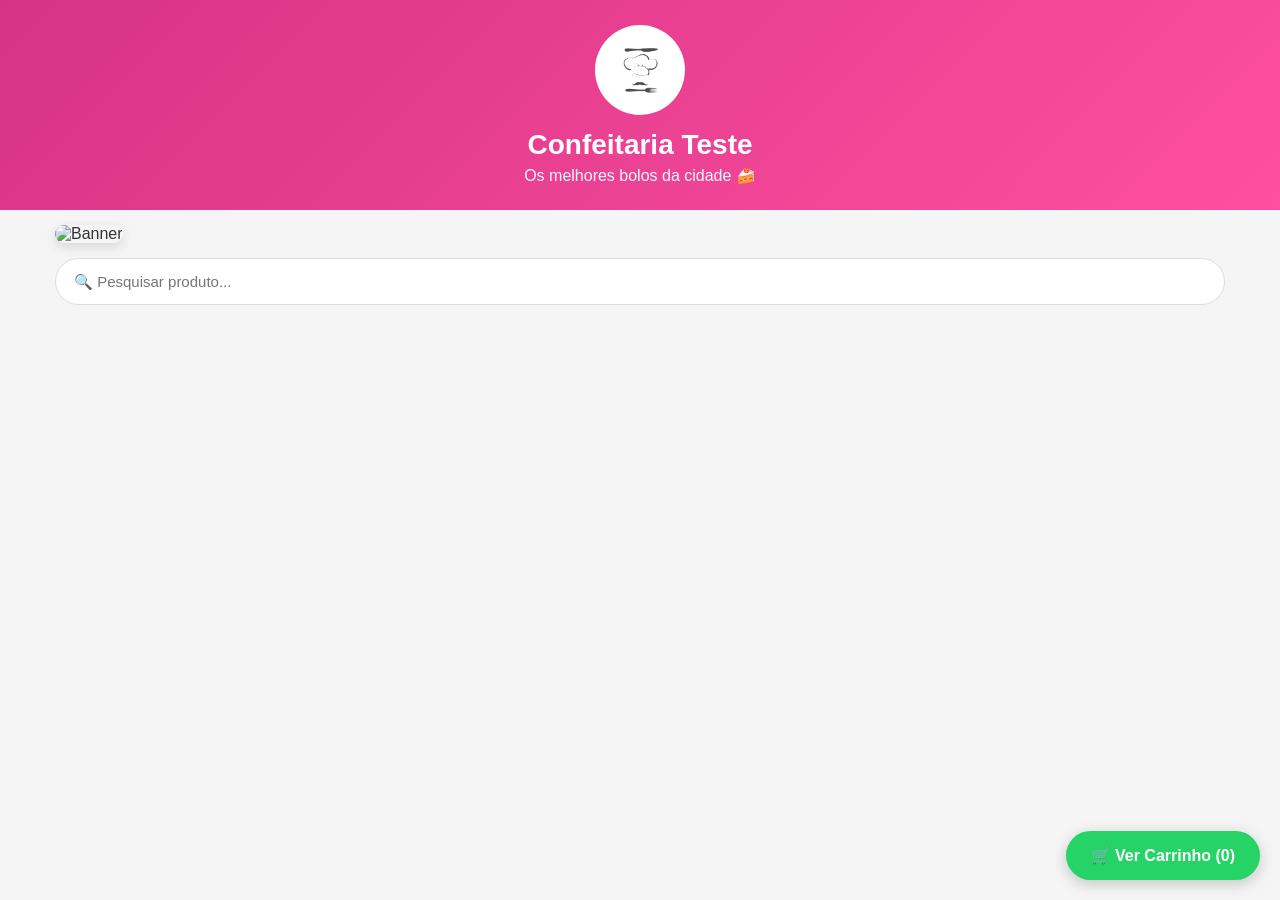
==== index.html @ 9339ee47 "Cardapio online" ====
<!DOCTYPE html>
<html lang="pt-BR">
<head>
    <meta charset="UTF-8">
    <meta name="viewport" content="width=device-width, initial-scale=1.0">
    <title>Confeitaria Teste</title>
    <link rel="stylesheet" href="css/style.css">
</head>
<body>

    <header class="topo">
        <img src="img/pngwing.com.png" class="logo" alt="Logo da confeitaria">
        <div class="loja-info">
            <h1>Confeitaria Teste</h1>
            <p>Os melhores bolos da cidade 🍰</p>
        </div>
    </header>

    <main>
        <section class="banner">
            <img src="https://encrypted-tbn0.gstatic.com/images?q=tbn:ANd9GcR_x3dj2UVkmXq5gLz072pKa1pu01xYSVIcV3hvakCbiw&s=1024" class="banner-img" alt="Banner">
        </section>

        <section class="pesquisa">
            <input type="text" id="busca" placeholder="🔍 Pesquisar produto...">
        </section>

        <section id="categorias" class="categorias"></section>
        <section id="produtos" class="grid"></section>
    </main>

    <button id="btn-carrinho-flutuante" onclick="abrirCheckout()">
        🛒 Ver Carrinho (<span id="contador-carrinho">0</span>)
    </button>

    <div id="modal" class="modal">
        <div class="modal-content">
            <span class="fechar" onclick="fecharModal()">&times;</span>
            <img id="modalImagem" class="modal-imagem" alt="Produto">
            <h2 id="modalNome"></h2>
            <p id="modalDescricao"></p>
            <hr>
            <h3>Adicionais</h3>
            <div id="listaAcrescimos" class="lista-adicionais"></div>
            <hr>
            <div class="modal-footer-unificado">
                <div class="quantidade-container">
                    <button type="button" class="btn-qtd" onclick="diminuirQtd()">-</button>
                    <span id="qtd">1</span>
                    <button type="button" class="btn-qtd" onclick="aumentarQtd()">+</button>
                </div>
                <button class="btn-adicionar-carrinho" onclick="adicionarCarrinho()">
                    <span>Adicionar ao Carrinho</span>
                    <strong id="totalProduto">R$ 0,00</strong>
                </button>
            </div>
        </div>
    </div>

    <div id="modalCheckout" class="modal">
        <div class="modal-content checkout-content">
            <span class="fechar" onclick="fecharCheckout()">&times;</span>
            <h2>Seu Carrinho</h2>
            
            <div id="itens-carrinho-lista"></div>
            
            <div class="total-checkout-box">
                <span>Total dos Produtos:</span>
                <strong id="total-geral-checkout">R$ 0,00</strong>
            </div>

            <hr>

            <h2>Forma de Envio</h2>
            <div class="opcao-envio">
                <label><input type="radio" name="tipoEnvio" value="entrega" checked onchange="alternarFormulario()"> 🛵 Entrega</label>
                <label><input type="radio" name="tipoEnvio" value="retirada" onchange="alternarFormulario()"> 🛍️ Retirar no Local</label>
            </div>

            <form id="form-pedido" onsubmit="event.preventDefault(); finalizarPedido();">
                <div class="campo-grupo">
                    <label>Nome Completo:</label>
                    <input type="text" id="cliente-nome" required placeholder="Digite seu nome">
                </div>
                
                <div class="campo-grupo">
                    <label>Telefone de Contato:</label>
                    <input type="tel" id="cliente-telefone" required placeholder="(00) 00000-0000">
                </div>

                <div id="campos-entrega">
                    <div class="campo-grupo">
                        <label>CEP:</label>
                        <input type="text" id="cliente-cep" placeholder="00000-000">
                    </div>
                    <div class="campo-grupo">
                        <label>Endereço Completo (Rua, Número, Bairro):</label>
                        <input type="text" id="cliente-endereco" placeholder="Ex: Rua das Flores, 123 - Bairro Centro">
                    </div>
                </div>

                <div class="campo-grupo">
                    <label>Forma de Pagamento:</label>
                    <select id="cliente-pagamento" required>
                        <option value="Dinheiro">Dinheiro</option>
                        <option value="Cartão">Cartão de Crédito/Débito</option>
                        <option value="Pix">Pix</option>
                    </select>
                </div>

                <button type="submit" class="btn-finalizar-pedido">Enviar Pedido para o WhatsApp 🚀</button>
            </form>
        </div>
    </div>

    <script type="module" src="js/app.js"></script>
</body>
</html>
---- css/style.css ----
* {
    margin: 0;
    padding: 0;
    box-sizing: border-box;
    font-family: 'Segoe UI', sans-serif;
}

body {
    background: #f5f5f5;
    color: #333;
}

/* ======================
   TOPO
====================== */
.topo {
    background: linear-gradient(135deg, #d63384, #ff4fa0);
    color: white;
    text-align: center;
    padding: 25px 20px;
}

.logo {
    width: 90px;
    height: 90px;
    border-radius: 50%;
    background: white;
    padding: 5px;
    object-fit: contain;
    margin-bottom: 10px;
}

.topo h1 {
    font-size: 28px;
    margin-bottom: 5px;
}

.topo p {
    opacity: .95;
}

/* ======================
   BANNER
====================== */
.banner {
    padding: 15px;
    max-width: 1200px;
    margin: auto;
}

.banner img {
    width: 100%;
    height: 220px;
    border-radius: 15px;
    object-fit: cover;
    box-shadow: 0 4px 12px rgba(0,0,0,.12);
}

/* ======================
   PESQUISA
====================== */
.pesquisa {
    max-width: 1200px;
    margin: auto;
    padding: 0 15px 15px;
}

.pesquisa input {
    width: 100%;
    padding: 14px 18px;
    border: 1px solid #ddd;
    border-radius: 30px;
    font-size: 15px;
    outline: none;
}

/* ======================
   CATEGORIAS
====================== */
.categorias {
    display: flex;
    gap: 10px;
    overflow-x: auto;
    padding: 0 15px 15px;
    scrollbar-width: none;
}

.categorias::-webkit-scrollbar {
    display: none;
}

.categorias button {
    border: none;
    background: white;
    padding: 10px 18px;
    border-radius: 25px;
    cursor: pointer;
    font-weight: 600;
    box-shadow: 0 2px 6px rgba(0,0,0,.08);
    transition: .2s;
}

.categorias button:hover {
    background: #d63384;
    color: white;
}

/* ======================
   PRODUTOS
====================== */
.grid {
    max-width: 1200px;
    margin: auto;
    padding: 15px;
    display: grid;
    grid-template-columns: repeat(auto-fit, minmax(280px, 1fr));
    gap: 18px;
}

.produto-item {
    background: white;
    border-radius: 15px;
    overflow: hidden;
    cursor: pointer;
    transition: .25s;
    box-shadow: 0 3px 10px rgba(0,0,0,.08);
}

.produto-item:hover {
    transform: translateY(-4px);
    box-shadow: 0 6px 18px rgba(0,0,0,.15);
}

.produto-item img {
    width: 100%;
    height: 200px;
    object-fit: cover;
}

.produto-info {
    padding: 15px;
}

.produto-info h3 {
    font-size: 18px;
    margin-bottom: 8px;
}

.produto-info p {
    color: #666;
    font-size: 14px;
    margin-bottom: 12px;
    min-height: 40px;
}

.produto-info strong {
    color: #d63384;
    font-size: 22px;
}

/* ======================
   MODAL (ESTRUTURA PRINCIPAL)
===================== */
.modal {
    display: none;
    position: fixed;
    top: 0;
    left: 0;
    width: 100%;
    height: 100%;
    background: rgba(0,0,0,.65);
    justify-content: center;
    align-items: center;
    z-index: 9999;
}

.modal-content {
    background: white;
    width: 95%;
    max-width: 500px;
    border-radius: 20px;
    overflow: hidden;
    position: relative;
    max-height: 90vh;
    overflow-y: auto;
}

/* Botão fechar (X) fixado com fundo transparente para contraste */
.modal-content .fechar {
    position: absolute;
    right: 15px;
    top: 15px;
    font-size: 26px;
    cursor: pointer;
    color: white;
    background: rgba(0, 0, 0, 0.45);
    width: 36px;
    height: 36px;
    border-radius: 50%;
    display: flex;
    justify-content: center;
    align-items: center;
    line-height: 1;
    z-index: 10;
    font-weight: bold;
    transition: background 0.2s;
}

.modal-content .fechar:hover {
    background: rgba(0, 0, 0, 0.7);
}

.modal-content img {
    width: 100%;
    height: 280px;
    object-fit: cover;
}

.modal-content h2 {
    padding: 15px 20px 5px;
}

.modal-content p {
    padding: 0 20px;
    color: #666;
}

.modal-content h3 {
    padding: 10px 20px 5px;
}

hr {
    margin: 15px 20px;
    border: none;
    border-top: 1px solid #eee;
}

#listaAcrescimos {
    padding: 0 20px 10px;
}

#listaAcrescimos label {
    display: block;
    padding: 12px 0;
    border-bottom: 1px solid #eee;
    font-size: 15px;
    color: #444;
    cursor: pointer;
}

/* ======================
   RODAPÉ UNIFICADO (ESTILO CARDAPIO.AI)
===================== */
.modal-footer-unificado {
    display: flex;
    align-items: center;
    gap: 12px;
    padding: 10px 20px 20px;
    background: white;
}

/* Container da Quantidade [ - 1 + ] */
.quantidade-container {
    display: flex;
    align-items: center;
    justify-content: space-between;
    background: #f1f3f5;
    border-radius: 10px;
    padding: 6px;
    min-width: 120px;
    height: 50px;
}

.btn-qtd {
    width: 36px;
    height: 36px;
    border: none;
    background: white;
    color: #333;
    font-size: 18px;
    font-weight: bold;
    border-radius: 8px;
    cursor: pointer;
    box-shadow: 0 1px 3px rgba(0,0,0,0.1);
    display: flex;
    justify-content: center;
    align-items: center;
}

.btn-qtd:active {
    background: #e9ecef;
}

.quantidade-container span {
    font-size: 18px;
    font-weight: bold;
    color: #333;
    min-width: 24px;
    text-align: center;
}

/* Botão de Adicionar Completo com Preço embutido */
.btn-adicionar-carrinho {
    flex: 1;
    display: flex;
    justify-content: space-between;
    align-items: center;
    background: #d63384;
    color: white;
    border: none;
    height: 50px;
    padding: 0 20px;
    border-radius: 10px;
    font-size: 16px;
    font-weight: 600;
    cursor: pointer;
    transition: background 0.2s;
}

.btn-adicionar-carrinho:hover {
    background: #c22475;
}

.btn-adicionar-carrinho strong {
    font-size: 16px;
    font-weight: bold;
}

/* ======================
   MOBILE REGRAS
====================== */
@media(max-width: 768px) {
    .topo h1 {
        font-size: 22px;
    }
    .banner img {
        height: 180px;
    }
    .produto-item img {
        height: 180px;
    }
}
/* ======================
   CARRINHO FLUTUANTE
====================== */
#btn-carrinho-flutuante {
    position: fixed;
    bottom: 20px;
    right: 20px;
    background: #25d366; /* Verde WhatsApp para chamar atenção */
    color: white;
    border: none;
    padding: 15px 25px;
    font-size: 16px;
    font-weight: bold;
    border-radius: 30px;
    box-shadow: 0 4px 15px rgba(0,0,0,0.2);
    cursor: pointer;
    z-index: 999;
}

/* ======================
   ESTILOS EXCLUSIVOS DO CHECKOUT
====================== */
.checkout-content {
    padding: 20px;
}

.checkout-content h2 {
    font-size: 20px;
    color: #333;
    margin-bottom: 15px;
}

.item-checkout-linha {
    display: flex;
    justify-content: space-between;
    align-items: center;
    background: #f8f9fa;
    padding: 12px;
    border-radius: 10px;
    margin-bottom: 10px;
    border: 1px solid #eee;
}

.item-checkout-info h4 {
    font-size: 15px;
    margin-bottom: 2px;
}

.item-checkout-info small {
    display: block;
    color: #777;
    margin-bottom: 4px;
}

.item-checkout-info span {
    color: #d63384;
    font-weight: bold;
}

.item-checkout-acoes {
    display: flex;
    align-items: center;
    gap: 10px;
}

.qtd-checkout-controle {
    display: flex;
    background: #e9ecef;
    border-radius: 6px;
    padding: 3px;
    align-items: center;
}

.qtd-checkout-controle button {
    border: none;
    background: white;
    width: 26px;
    height: 26px;
    font-weight: bold;
    cursor: pointer;
    border-radius: 4px;
}

.qtd-checkout-controle span {
    padding: 0 8px;
    font-weight: bold;
    font-size: 14px;
}

.btn-remover-item {
    background: none;
    border: none;
    cursor: pointer;
    font-size: 16px;
}

.total-checkout-box {
    display: flex;
    justify-content: space-between;
    font-size: 18px;
    font-weight: bold;
    margin: 15px 0;
}

.total-checkout-box strong {
    color: #d63384;
}

.opcao-envio {
    display: flex;
    gap: 20px;
    margin-bottom: 15px;
}

.opcao-envio label {
    font-weight: bold;
    cursor: pointer;
}

.campo-grupo {
    display: flex;
    flex-direction: column;
    margin-bottom: 12px;
}

.campo-grupo label {
    font-size: 14px;
    font-weight: 600;
    margin-bottom: 5px;
    color: #555;
}

.campo-grupo input, .campo-grupo select {
    padding: 10px;
    border: 1px solid #ccc;
    border-radius: 6px;
    font-size: 14px;
}

.btn-finalizar-pedido {
    width: 100%;
    background: #d63384;
    color: white;
    border: none;
    padding: 14px;
    font-size: 16px;
    font-weight: bold;
    border-radius: 10px;
    cursor: pointer;
    margin-top: 15px;
}

.btn-finalizar-pedido:hover {
    background: #c22475;
}

.carrinho-vazio {
    text-align: center;
    color: #888;
    padding: 20px 0;
}
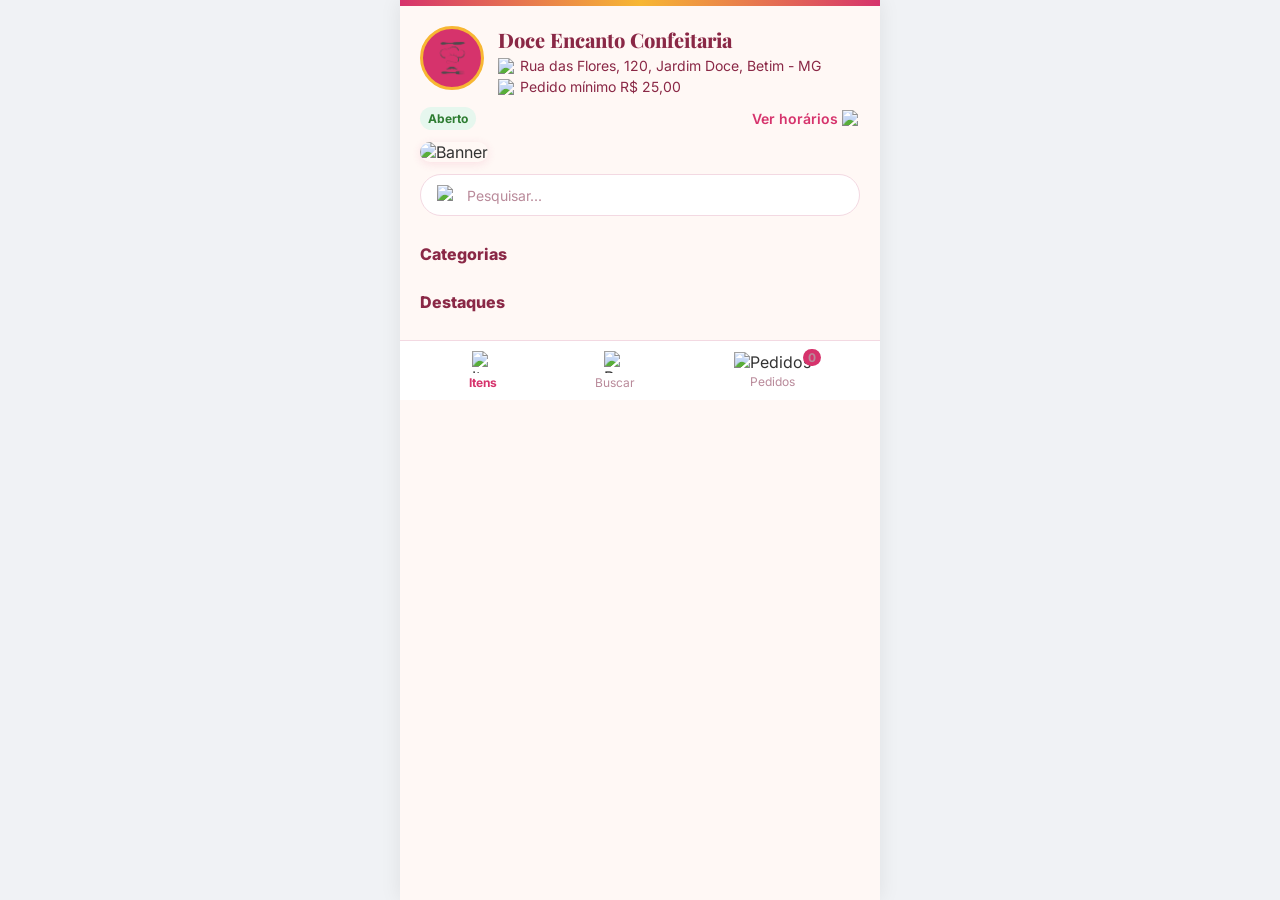
==== commit ea002f80: "s" ====
--- a/index.html
+++ b/index.html
@@ -3,40 +3,89 @@
 <head>
     <meta charset="UTF-8">
     <meta name="viewport" content="width=device-width, initial-scale=1.0">
-    <title>Confeitaria Teste</title>
+    <title>Doce Encanto Confeitaria</title>
     <link rel="stylesheet" href="css/style.css">
+    <link rel="preconnect" href="https://fonts.googleapis.com">
+    <link rel="preconnect" href="https://fonts.gstatic.com" crossorigin>
+    <link href="https://fonts.googleapis.com/css2?family=Inter:wght@400;500;600;700;800&family=Playfair+Display:ital,wght@0,400..900;1,400..900&display=swap" rel="stylesheet">
 </head>
 <body>
 
-    <header class="topo">
-        <img src="img/pngwing.com.png" class="logo" alt="Logo da confeitaria">
-        <div class="loja-info">
-            <h1>Confeitaria Teste</h1>
-            <p>Os melhores bolos da cidade 🍰</p>
+    <div class="app-container">
+        
+        <div class="barra-gradiente"></div>
+
+        <header class="topo">
+            <img src="img/pngwing.com.png" class="logo" alt="Logo da confeitaria">
+            <div class="loja-info">
+                <h1>Doce Encanto Confeitaria</h1>
+                
+                <div class="info-linha">
+                    <img src="https://api.iconify.design/mdi/map-marker.svg?color=%23d6336c" alt="Localização">
+                    <p>Rua das Flores, 120, Jardim Doce, Betim - MG</p>
+                </div>
+                <div class="info-linha">
+                    <img src="https://api.iconify.design/mdi/currency-usd.svg?color=%23d6336c" alt="Pedido mínimo">
+                    <p>Pedido mínimo R$ 25,00</p>
+                </div>
+            </div>
+        </header>
+
+        <div class="status-loja">
+            <span class="badge-aberto">Aberto</span>
+            <div class="horarios-gatilho">
+                <span>Ver horários</span>
+                <img src="https://api.iconify.design/mdi/chevron-down.svg?color=%23d6336c" alt="Ver horários">
+            </div>
         </div>
-    </header>
 
-    <main>
-        <section class="banner">
-            <img src="https://encrypted-tbn0.gstatic.com/images?q=tbn:ANd9GcR_x3dj2UVkmXq5gLz072pKa1pu01xYSVIcV3hvakCbiw&s=1024" class="banner-img" alt="Banner">
-        </section>
+        <main>
+            <section class="banner">
+                <img src="https://encrypted-tbn0.gstatic.com/images?q=tbn:ANd9GcR_x3dj2UVkmXq5gLz072pKa1pu01xYSVIcV3hvakCbiw&s=1024" class="banner-img" alt="Banner">
+            </section>
 
-        <section class="pesquisa">
-            <input type="text" id="busca" placeholder="🔍 Pesquisar produto...">
-        </section>
+            <section class="pesquisa">
+                <div class="input-wrapper">
+                    <img src="https://api.iconify.design/mdi/magnify.svg?color=%23d6336c" alt="Pesquisar">
+                    <input type="text" id="busca" placeholder="Pesquisar...">
+                </div>
+            </section>
 
-        <section id="categorias" class="categorias"></section>
-        <section id="produtos" class="grid"></section>
-    </main>
+            <h2 class="secao-titulo">Categorias</h2>
+            <section id="categorias" class="categorias"></section>
+            
+            <h2 class="secao-titulo">Destaques</h2>
+            <section id="produtos" class="grid"></section>
+        </main>
 
-    <button id="btn-carrinho-flutuante" onclick="abrirCheckout()">
-        🛒 Ver Carrinho (<span id="contador-carrinho">0</span>)
+        <div class="menu-inferior-fixo">
+            <div class="menu-aba ativo">
+                <img src="https://api.iconify.design/mdi/format-list-bulleted.svg?color=%23d6336c" alt="Itens">
+                <span>Itens</span>
+            </div>
+            <div class="menu-aba" onclick="document.getElementById('busca').focus()">
+                <img src="https://api.iconify.design/mdi/magnify.svg?color=%23b98a9a" alt="Buscar">
+                <span>Buscar</span>
+            </div>
+            <div class="menu-aba" onclick="abrirCheckout()">
+                <div class="wrapper-icone-carrinho">
+                    <img src="https://api.iconify.design/mdi/clipboard-text-outline.svg?color=%23b98a9a" alt="Pedidos">
+                    <span id="contador-carrinho" class="badge-contador">0</span>
+                </div>
+                <span>Pedidos</span>
+            </div>
+        </div>
+
+    </div> <button id="btn-carrinho-flutuante" onclick="abrirCheckout()">
+        🛒 Ver Carrinho
     </button>
 
     <div id="modal" class="modal">
         <div class="modal-content">
             <span class="fechar" onclick="fecharModal()">&times;</span>
-            <img id="modalImagem" class="modal-imagem" alt="Produto">
+            <div class="wrapper-imagem-modal">
+                <img id="modalImagem" class="modal-imagem" alt="Produto">
+            </div>
             <h2 id="modalNome"></h2>
             <p id="modalDescricao"></p>
             <hr>
--- a/css/style.css
+++ b/css/style.css
@@ -2,165 +2,363 @@
     margin: 0;
     padding: 0;
     box-sizing: border-box;
-    font-family: 'Segoe UI', sans-serif;
+    font-family: 'Inter', sans-serif;
 }
 
 body {
-    background: #f5f5f5;
+    background: #f0f2f5;
     color: #333;
-}
-
-/* ======================
-   TOPO
-====================== */
+    display: flex;
+    justify-content: center;
+    align-items: flex-start;
+    min-height: 100vh;
+}
+
+/* ==========================================================================
+   CONTAINER E BARRA DO MODELO
+   ========================================================================== */
+.app-container {
+    width: 100%;
+    min-height: 100vh;
+    max-width: 480px;
+    margin: 0 auto;
+    background-color: #fff8f5;
+    display: flex;
+    flex-direction: column;
+    position: relative;
+    box-shadow: 0 0 20px rgba(0,0,0,0.08);
+    padding-bottom: 80px; /* espaço para o menu inferior */
+}
+
+.barra-gradiente {
+    height: 6px;
+    width: 100%;
+    background: linear-gradient(90deg, #d6336c, #f7b733, #d6336c);
+}
+
+/* ==========================================================================
+   TOPO / HEADER
+   ========================================================================== */
 .topo {
-    background: linear-gradient(135deg, #d63384, #ff4fa0);
-    color: white;
-    text-align: center;
-    padding: 25px 20px;
+    background: transparent;
+    display: flex;
+    align-items: flex-start;
+    gap: 14px;
+    padding: 20px 20px 12px 20px;
+    text-align: left;
 }
 
 .logo {
-    width: 90px;
-    height: 90px;
+    width: 64px;
+    height: 64px;
+    background-color: #d6336c;
+    border: 3px solid #f7b733;
     border-radius: 50%;
-    background: white;
-    padding: 5px;
-    object-fit: contain;
-    margin-bottom: 10px;
+    padding: 0;
+    object-fit: cover;
+    margin-bottom: 0;
+}
+
+.loja-info {
+    flex: 1;
 }
 
 .topo h1 {
-    font-size: 28px;
-    margin-bottom: 5px;
-}
-
-.topo p {
-    opacity: .95;
-}
-
-/* ======================
+    font-size: 1.25rem;
+    font-weight: 800;
+    color: #8a2846;
+    font-family: 'Playfair Display', serif;
+    margin-bottom: 4px;
+}
+
+.info-linha {
+    display: flex;
+    align-items: center;
+    gap: 6px;
+    margin-top: 4px;
+}
+
+.info-linha img {
+    width: 16px;
+    height: 16px;
+}
+
+.info-linha p {
+    font-size: 0.875rem;
+    color: #8a2846;
+    opacity: 1;
+}
+
+/* ==========================================================================
+   STATUS E HORÁRIOS
+   ========================================================================== */
+.status-loja {
+    display: flex;
+    align-items: center;
+    justify-content: space-between;
+    padding: 0 20px 12px 20px;
+}
+
+.badge-aberto {
+    background-color: #e6f7ee;
+    color: #2e7d32;
+    font-weight: 700;
+    font-size: 0.75rem;
+    padding: 4px 8px;
+    border-radius: 12px;
+}
+
+.horarios-gatilho {
+    display: flex;
+    align-items: center;
+    gap: 4px;
+    cursor: pointer;
+}
+
+.horarios-gatilho span {
+    font-size: 0.875rem;
+    color: #d6336c;
+    font-weight: 600;
+}
+
+.horarios-gatilho img {
+    width: 18px;
+    height: 18px;
+}
+
+/* ==========================================================================
    BANNER
-====================== */
+   ========================================================================== */
 .banner {
-    padding: 15px;
-    max-width: 1200px;
-    margin: auto;
+    padding: 0 20px 12px 20px;
 }
 
 .banner img {
     width: 100%;
-    height: 220px;
-    border-radius: 15px;
+    height: 140px;
+    border-radius: 14px;
     object-fit: cover;
-    box-shadow: 0 4px 12px rgba(0,0,0,.12);
-}
-
-/* ======================
+    box-shadow: 0 2px 10px rgba(214,51,108,0.12);
+}
+
+/* ==========================================================================
    PESQUISA
-====================== */
+   ========================================================================== */
 .pesquisa {
-    max-width: 1200px;
-    margin: auto;
-    padding: 0 15px 15px;
+    padding: 0 20px 16px 20px;
+}
+
+.input-wrapper {
+    display: flex;
+    align-items: center;
+    gap: 10px;
+    background-color: #ffffff;
+    border: 1px solid #f3d9e2;
+    border-radius: 30px;
+    padding: 10px 16px;
+}
+
+.input-wrapper img {
+    width: 20px;
+    height: 20px;
 }
 
 .pesquisa input {
     width: 100%;
-    padding: 14px 18px;
-    border: 1px solid #ddd;
-    border-radius: 30px;
-    font-size: 15px;
+    border: none;
+    padding: 0;
+    font-size: 0.875rem;
     outline: none;
-}
-
-/* ======================
-   CATEGORIAS
-====================== */
+    color: #333;
+    background: transparent;
+}
+
+.pesquisa input::placeholder {
+    color: #b98a9a;
+}
+
+/* Título de Seções */
+.secao-titulo {
+    font-size: 1rem;
+    font-weight: 800;
+    color: #8a2846;
+    padding: 12px 20px 8px 20px;
+}
+
+/* ==========================================================================
+   CATEGORIAS (RENDERIZADAS PELO JS)
+   ========================================================================== */
 .categorias {
     display: flex;
     gap: 10px;
     overflow-x: auto;
-    padding: 0 15px 15px;
+    padding: 0 20px 8px 20px;
     scrollbar-width: none;
 }
 
-.categorias::-webkit-scrollbar {
-    display: none;
-}
-
+/* Botões criados dinamicamente via JS na div #categorias */
 .categorias button {
     border: none;
-    background: white;
-    padding: 10px 18px;
-    border-radius: 25px;
-    cursor: pointer;
-    font-weight: 600;
-    box-shadow: 0 2px 6px rgba(0,0,0,.08);
-    transition: .2s;
-}
-
-.categorias button:hover {
-    background: #d63384;
-    color: white;
-}
-
-/* ======================
-   PRODUTOS
-====================== */
+    background: #fbe8ee;
+    color: #8a2846;
+    padding: 6px 16px;
+    border-radius: 16px;
+    cursor: pointer;
+    font-weight: 500;
+    font-size: 0.8125rem;
+    white-space: nowrap;
+    box-shadow: none;
+    transition: 0.2s;
+}
+
+.categorias button:hover, .categorias button.ativo {
+    background: #d6336c;
+    color: #ffffff;
+    font-weight: 700;
+}
+
+/* ==========================================================================
+   PRODUTOS GRID (RENDERIZADOS PELO JS)
+   ========================================================================== */
 .grid {
-    max-width: 1200px;
-    margin: auto;
-    padding: 15px;
-    display: grid;
-    grid-template-columns: repeat(auto-fit, minmax(280px, 1fr));
-    gap: 18px;
-}
-
+    padding: 0 20px 20px 20px;
+    display: flex;
+    flex-direction: column;
+    gap: 16px;
+}
+
+/* Estrutura dos cards injetados na div #produtos */
 .produto-item {
     background: white;
-    border-radius: 15px;
+    border-radius: 14px;
     overflow: hidden;
     cursor: pointer;
-    transition: .25s;
-    box-shadow: 0 3px 10px rgba(0,0,0,.08);
+    box-shadow: 0 2px 10px rgba(214,51,108,0.12);
+    display: flex;
+    flex-direction: column;
+    border: none;
+    transition: transform 0.2s;
 }
 
 .produto-item:hover {
-    transform: translateY(-4px);
-    box-shadow: 0 6px 18px rgba(0,0,0,.15);
+    transform: none;
+}
+
+.wrapper-imagem-card {
+    position: relative;
+    width: 100%;
 }
 
 .produto-item img {
     width: 100%;
-    height: 200px;
+    height: 180px;
     object-fit: cover;
 }
 
+/* Botão de adicionar simulando o IconButton verde do modelo */
+.btn-add-card-simulado {
+    position: absolute;
+    bottom: 12px;
+    right: 12px;
+    background-color: #2e7d32;
+    width: 32px;
+    height: 32px;
+    border-radius: 50%;
+    display: flex;
+    justify-content: center;
+    align-items: center;
+    box-shadow: 0 2px 5px rgba(0,0,0,0.2);
+}
+
 .produto-info {
-    padding: 15px;
+    padding: 12px;
 }
 
 .produto-info h3 {
-    font-size: 18px;
+    font-size: 0.95rem;
+    font-weight: 700;
+    color: #8a2846;
+    margin-bottom: 4px;
+}
+
+.produto-info p {
+    color: #b98a9a;
+    font-size: 0.75rem;
     margin-bottom: 8px;
-}
-
-.produto-info p {
-    color: #666;
-    font-size: 14px;
-    margin-bottom: 12px;
-    min-height: 40px;
+    min-height: auto;
+    line-height: 1.3;
 }
 
 .produto-info strong {
-    color: #d63384;
-    font-size: 22px;
-}
-
-/* ======================
-   MODAL (ESTRUTURA PRINCIPAL)
-===================== */
+    color: #d6336c;
+    font-size: 0.95rem;
+    font-weight: 700;
+}
+
+/* ==========================================================================
+   MENU INFERIOR FIXO DO MODELO
+   ========================================================================== */
+.menu-inferior-fixo {
+    display: flex;
+    align-items: center;
+    justify-content: space-around;
+    padding: 10px 20px;
+    border-top: 1px solid #f3d9e2;
+    background-color: #ffffff;
+    position: sticky;
+    bottom: 0;
+    left: 0;
+    right: 0;
+    z-index: 99;
+}
+
+.menu-aba {
+    display: flex;
+    flex-direction: column;
+    align-items: center;
+    cursor: pointer;
+}
+
+.menu-aba img {
+    width: 22px;
+    height: 22px;
+}
+
+.menu-aba span {
+    font-size: 0.75rem;
+    color: #b98a9a;
+    margin-top: 2px;
+}
+
+.menu-aba.ativo span {
+    color: #d6336c;
+    font-weight: 700;
+}
+
+.wrapper-icone-carrinho {
+    position: relative;
+}
+
+.badge-contador {
+    position: absolute;
+    top: -5px;
+    right: -10px;
+    background-color: #d6336c;
+    color: white;
+    font-size: 10px;
+    border-radius: 10px;
+    padding: 1px 5px;
+    font-weight: bold;
+}
+
+/* Ocultar botão flutuante padrão se o menu inferior cuida do carrinho */
+#btn-carrinho-flutuante {
+    display: none !important;
+}
+
+/* ==========================================================================
+   MODAL E ELEMENTOS DE CHECKOUT
+   ========================================================================== */
 .modal {
     display: none;
     position: fixed;
@@ -168,336 +366,178 @@
     left: 0;
     width: 100%;
     height: 100%;
-    background: rgba(0,0,0,.65);
+    background: rgba(0,0,0,.5);
     justify-content: center;
     align-items: center;
     z-index: 9999;
+    padding: 15px;
 }
 
 .modal-content {
     background: white;
-    width: 95%;
-    max-width: 500px;
-    border-radius: 20px;
+    width: 100%;
+    max-width: 440px;
+    border-radius: 18px;
     overflow: hidden;
     position: relative;
-    max-height: 90vh;
+    max-height: 85vh;
     overflow-y: auto;
-}
-
-/* Botão fechar (X) fixado com fundo transparente para contraste */
+    box-shadow: 0 10px 30px rgba(0,0,0,0.15);
+}
+
 .modal-content .fechar {
     position: absolute;
-    right: 15px;
-    top: 15px;
-    font-size: 26px;
+    right: 12px;
+    top: 12px;
+    font-size: 22px;
     cursor: pointer;
     color: white;
-    background: rgba(0, 0, 0, 0.45);
-    width: 36px;
-    height: 36px;
+    background: rgba(0, 0, 0, 0.5);
+    width: 32px;
+    height: 32px;
     border-radius: 50%;
     display: flex;
     justify-content: center;
     align-items: center;
-    line-height: 1;
     z-index: 10;
-    font-weight: bold;
-    transition: background 0.2s;
-}
-
-.modal-content .fechar:hover {
-    background: rgba(0, 0, 0, 0.7);
-}
-
-.modal-content img {
-    width: 100%;
-    height: 280px;
+}
+
+.modal-content img.modal-imagem {
+    width: 100%;
+    height: 200px;
     object-fit: cover;
 }
 
 .modal-content h2 {
-    padding: 15px 20px 5px;
+    padding: 15px 20px 4px;
+    font-size: 1.15rem;
+    color: #8a2846;
+    font-weight: 800;
 }
 
 .modal-content p {
     padding: 0 20px;
-    color: #666;
+    color: #b98a9a;
+    font-size: 0.85rem;
 }
 
 .modal-content h3 {
-    padding: 10px 20px 5px;
-}
-
-hr {
-    margin: 15px 20px;
-    border: none;
-    border-top: 1px solid #eee;
-}
-
-#listaAcrescimos {
-    padding: 0 20px 10px;
-}
-
-#listaAcrescimos label {
-    display: block;
-    padding: 12px 0;
-    border-bottom: 1px solid #eee;
-    font-size: 15px;
-    color: #444;
-    cursor: pointer;
-}
-
-/* ======================
-   RODAPÉ UNIFICADO (ESTILO CARDAPIO.AI)
-===================== */
+    padding: 5px 20px;
+    font-size: 0.95rem;
+    color: #8a2846;
+}
+
+/* Rodapé do Modal unificado */
 .modal-footer-unificado {
     display: flex;
     align-items: center;
     gap: 12px;
-    padding: 10px 20px 20px;
+    padding: 12px 20px 20px;
     background: white;
 }
 
-/* Container da Quantidade [ - 1 + ] */
 .quantidade-container {
     display: flex;
     align-items: center;
     justify-content: space-between;
-    background: #f1f3f5;
+    background: #fbe8ee;
     border-radius: 10px;
-    padding: 6px;
-    min-width: 120px;
-    height: 50px;
+    padding: 4px;
+    min-width: 110px;
+    height: 44px;
 }
 
 .btn-qtd {
-    width: 36px;
-    height: 36px;
+    width: 32px;
+    height: 32px;
     border: none;
     background: white;
-    color: #333;
-    font-size: 18px;
+    color: #8a2846;
+    font-size: 16px;
     font-weight: bold;
     border-radius: 8px;
     cursor: pointer;
-    box-shadow: 0 1px 3px rgba(0,0,0,0.1);
-    display: flex;
-    justify-content: center;
-    align-items: center;
-}
-
-.btn-qtd:active {
-    background: #e9ecef;
 }
 
 .quantidade-container span {
-    font-size: 18px;
-    font-weight: bold;
-    color: #333;
-    min-width: 24px;
-    text-align: center;
-}
-
-/* Botão de Adicionar Completo com Preço embutido */
+    font-size: 16px;
+    font-weight: 700;
+    color: #8a2846;
+}
+
 .btn-adicionar-carrinho {
     flex: 1;
     display: flex;
     justify-content: space-between;
     align-items: center;
-    background: #d63384;
+    background: #d6336c;
     color: white;
     border: none;
-    height: 50px;
-    padding: 0 20px;
+    height: 44px;
+    padding: 0 16px;
     border-radius: 10px;
-    font-size: 16px;
-    font-weight: 600;
-    cursor: pointer;
-    transition: background 0.2s;
+    font-size: 0.9rem;
+    font-weight: 700;
+    cursor: pointer;
 }
 
 .btn-adicionar-carrinho:hover {
-    background: #c22475;
-}
-
-.btn-adicionar-carrinho strong {
-    font-size: 16px;
-    font-weight: bold;
-}
-
-/* ======================
-   MOBILE REGRAS
-====================== */
-@media(max-width: 768px) {
-    .topo h1 {
-        font-size: 22px;
-    }
-    .banner img {
-        height: 180px;
-    }
-    .produto-item img {
-        height: 180px;
-    }
-}
-/* ======================
-   CARRINHO FLUTUANTE
-====================== */
-#btn-carrinho-flutuante {
-    position: fixed;
-    bottom: 20px;
-    right: 20px;
-    background: #25d366; /* Verde WhatsApp para chamar atenção */
-    color: white;
-    border: none;
-    padding: 15px 25px;
-    font-size: 16px;
-    font-weight: bold;
-    border-radius: 30px;
-    box-shadow: 0 4px 15px rgba(0,0,0,0.2);
-    cursor: pointer;
-    z-index: 999;
-}
-
-/* ======================
-   ESTILOS EXCLUSIVOS DO CHECKOUT
-====================== */
+    background: #b52658;
+}
+
+/* Checkout */
 .checkout-content {
     padding: 20px;
 }
 
-.checkout-content h2 {
-    font-size: 20px;
-    color: #333;
-    margin-bottom: 15px;
-}
-
 .item-checkout-linha {
     display: flex;
     justify-content: space-between;
     align-items: center;
-    background: #f8f9fa;
+    background: #fff8f5;
     padding: 12px;
     border-radius: 10px;
     margin-bottom: 10px;
-    border: 1px solid #eee;
-}
-
-.item-checkout-info h4 {
-    font-size: 15px;
-    margin-bottom: 2px;
-}
-
-.item-checkout-info small {
-    display: block;
-    color: #777;
-    margin-bottom: 4px;
-}
-
-.item-checkout-info span {
-    color: #d63384;
-    font-weight: bold;
-}
-
-.item-checkout-acoes {
-    display: flex;
-    align-items: center;
-    gap: 10px;
-}
-
-.qtd-checkout-controle {
-    display: flex;
-    background: #e9ecef;
-    border-radius: 6px;
-    padding: 3px;
-    align-items: center;
-}
-
-.qtd-checkout-controle button {
+    border: 1px solid #f3d9e2;
+}
+
+.total-checkout-box {
+    display: flex;
+    justify-content: space-between;
+    font-size: 1rem;
+    font-weight: 700;
+    color: #8a2846;
+}
+
+.total-checkout-box strong {
+    color: #d6336c;
+}
+
+.btn-finalizar-pedido {
+    width: 100%;
+    background: #2e7d32; /* Cor de sucesso para o envio */
+    color: white;
     border: none;
-    background: white;
-    width: 26px;
-    height: 26px;
-    font-weight: bold;
-    cursor: pointer;
-    border-radius: 4px;
-}
-
-.qtd-checkout-controle span {
-    padding: 0 8px;
-    font-weight: bold;
-    font-size: 14px;
-}
-
-.btn-remover-item {
-    background: none;
-    border: none;
-    cursor: pointer;
-    font-size: 16px;
-}
-
-.total-checkout-box {
-    display: flex;
-    justify-content: space-between;
-    font-size: 18px;
-    font-weight: bold;
-    margin: 15px 0;
-}
-
-.total-checkout-box strong {
-    color: #d63384;
-}
-
-.opcao-envio {
-    display: flex;
-    gap: 20px;
-    margin-bottom: 15px;
-}
-
-.opcao-envio label {
-    font-weight: bold;
-    cursor: pointer;
-}
-
-.campo-grupo {
-    display: flex;
-    flex-direction: column;
-    margin-bottom: 12px;
-}
-
-.campo-grupo label {
-    font-size: 14px;
-    font-weight: 600;
-    margin-bottom: 5px;
-    color: #555;
+    padding: 12px;
+    font-size: 0.95rem;
+    font-weight: 700;
+    border-radius: 10px;
+    cursor: pointer;
+}
+
+.btn-finalizar-pedido:hover {
+    background: #256427;
 }
 
 .campo-grupo input, .campo-grupo select {
     padding: 10px;
-    border: 1px solid #ccc;
-    border-radius: 6px;
+    border: 1px solid #f3d9e2;
+    border-radius: 8px;
     font-size: 14px;
-}
-
-.btn-finalizar-pedido {
-    width: 100%;
-    background: #d63384;
-    color: white;
-    border: none;
-    padding: 14px;
-    font-size: 16px;
-    font-weight: bold;
-    border-radius: 10px;
-    cursor: pointer;
-    margin-top: 15px;
-}
-
-.btn-finalizar-pedido:hover {
-    background: #c22475;
-}
-
-.carrinho-vazio {
-    text-align: center;
-    color: #888;
-    padding: 20px 0;
+    outline: none;
+    background: #ffffff;
+}
+
+.campo-grupo input:focus {
+    border-color: #d6336c;
 }
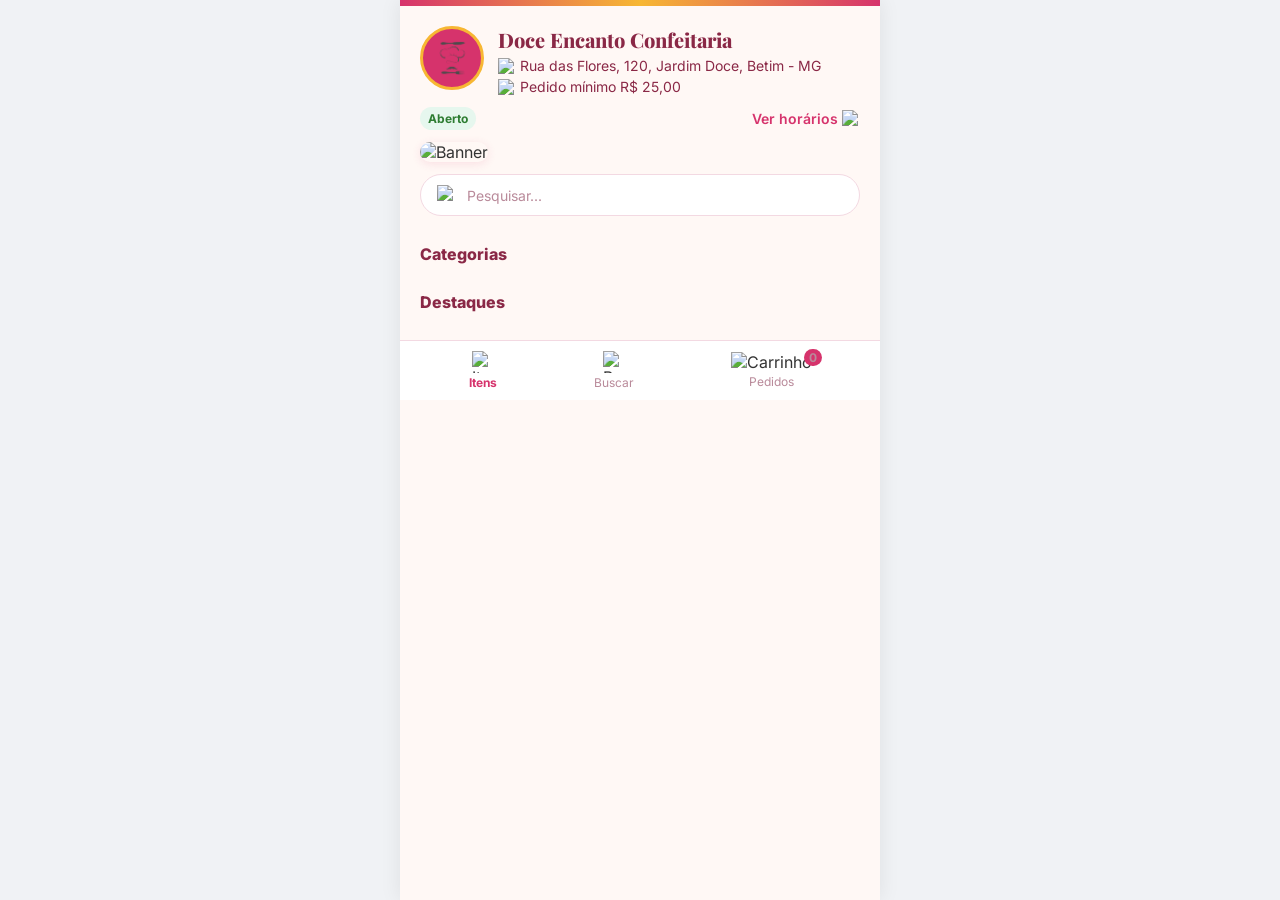
==== commit e8affcd8: "ss" ====
--- a/index.html
+++ b/index.html
@@ -69,96 +69,188 @@
             </div>
             <div class="menu-aba" onclick="abrirCheckout()">
                 <div class="wrapper-icone-carrinho">
-                    <img src="https://api.iconify.design/mdi/clipboard-text-outline.svg?color=%23b98a9a" alt="Pedidos">
+                    <img src="https://api.iconify.design/mdi/clipboard-text-outline.svg?color=%23b98a9a" alt="Carrinho">
                     <span id="contador-carrinho" class="badge-contador">0</span>
                 </div>
                 <span>Pedidos</span>
             </div>
         </div>
 
-    </div> <button id="btn-carrinho-flutuante" onclick="abrirCheckout()">
+    </div> 
+    
+    <button id="btn-carrinho-flutuante" onclick="abrirCheckout()">
         🛒 Ver Carrinho
     </button>
 
     <div id="modal" class="modal">
-        <div class="modal-content">
-            <span class="fechar" onclick="fecharModal()">&times;</span>
-            <div class="wrapper-imagem-modal">
+        <div class="modal-content mui-card">
+            
+            <div class="modal-header-imagem">
                 <img id="modalImagem" class="modal-imagem" alt="Produto">
-            </div>
-            <h2 id="modalNome"></h2>
-            <p id="modalDescricao"></p>
-            <hr>
-            <h3>Adicionais</h3>
-            <div id="listaAcrescimos" class="lista-adicionais"></div>
-            <hr>
-            <div class="modal-footer-unificado">
-                <div class="quantidade-container">
-                    <button type="button" class="btn-qtd" onclick="diminuirQtd()">-</button>
+                <button type="button" class="mui-btn-fechar" onclick="fecharModal()">
+                    <img src="https://api.iconify.design/mdi/close.svg?color=%238a2846" alt="Fechar">
+                </button>
+                <div class="carrossel-indicadores">
+                    <span class="ponto ativo"></span>
+                    <span class="ponto"></span>
+                    <span class="ponto"></span>
+                </div>
+            </div>
+
+            <div class="modal-corpo-detalhes">
+                <div class="mui-linha-titulo">
+                    <h2 id="modalNome">Torta Red Velvet</h2>
+                    <span id="precoPrincipalSimulado" class="mui-preco-destaque">R$ 28,90</span>
+                </div>
+                
+                <div class="mui-chips-container">
+                    <span class="mui-chip destaque">Mais vendido</span>
+                    <span class="mui-chip info">
+                        <img src="https://api.iconify.design/mdi/account-group.svg?color=%238a2846" alt="Pessoas">
+                        Serve 4 pessoas
+                    </span>
+                </div>
+
+                <p id="modalDescricao" class="mui-descricao"></p>
+            </div>
+
+            <hr class="mui-divisor">
+
+            <div class="modal-conteudo-selecionavel">
+                <div class="mui-secao-grupo">
+                    <h3>Escolha o tamanho</h3>
+                    <span class="mui-legenda">Obrigatório · Escolha 1 opção</span>
+                    
+                    <div class="mui-lista-opcoes">
+                        <div class="mui-opcao-card selecionado">
+                            <div class="mui-opcao-txt">
+                                <strong>Fatia individual</strong>
+                                <span>Serve 1 pessoa</span>
+                            </div>
+                            <span class="mui-opcao-preco">+ R$ 0,00</span>
+                        </div>
+                        <div class="mui-opcao-card">
+                            <div class="mui-opcao-txt">
+                                <strong>Inteira pequena</strong>
+                                <span>Serve 4 pessoas</span>
+                            </div>
+                            <span class="mui-opcao-preco">+ R$ 45,00</span>
+                        </div>
+                    </div>
+                </div>
+
+                <div class="mui-secao-grupo">
+                    <h3>Acréscimos</h3>
+                    <span class="mui-legenda">Opcional · Escolha quantos quiser</span>
+                    
+                    <div id="listaAcrescimos" class="lista-adicionais mui-lista-opcoes"></div>
+                </div>
+
+                <div class="mui-secao-grupo">
+                    <h3>Observações</h3>
+                    <textarea class="mui-textfield" placeholder="Ex: sem açúcar, escrever Feliz Aniversário..." rows="2"></textarea>
+                </div>
+            </div>
+
+            <div class="modal-footer-unificado mui-footer-fixo">
+                <div class="quantidade-container mui-qtd-seletor">
+                    <button type="button" class="btn-qtd" onclick="diminuirQtd()">
+                        <img src="https://api.iconify.design/mdi/minus.svg?color=%23d6336c" alt="Menos">
+                    </button>
                     <span id="qtd">1</span>
-                    <button type="button" class="btn-qtd" onclick="aumentarQtd()">+</button>
-                </div>
-                <button class="btn-adicionar-carrinho" onclick="adicionarCarrinho()">
-                    <span>Adicionar ao Carrinho</span>
-                    <strong id="totalProduto">R$ 0,00</strong>
+                    <button type="button" class="btn-qtd" onclick="aumentarQtd()">
+                        <img src="https://api.iconify.design/mdi/plus.svg?color=%23d6336c" alt="Mais">
+                    </button>
+                </div>
+                <button class="btn-adicionar-carrinho mui-btn-principal" onclick="adicionarCarrinho()">
+                    <span>Adicionar · <strong id="totalProduto">R$ 0,00</strong></span>
                 </button>
             </div>
+
         </div>
     </div>
 
     <div id="modalCheckout" class="modal">
-        <div class="modal-content checkout-content">
-            <span class="fechar" onclick="fecharCheckout()">&times;</span>
-            <h2>Seu Carrinho</h2>
+        <div class="modal-content mui-card checkout-content">
             
-            <div id="itens-carrinho-lista"></div>
-            
-            <div class="total-checkout-box">
-                <span>Total dos Produtos:</span>
-                <strong id="total-geral-checkout">R$ 0,00</strong>
-            </div>
-
-            <hr>
-
-            <h2>Forma de Envio</h2>
-            <div class="opcao-envio">
-                <label><input type="radio" name="tipoEnvio" value="entrega" checked onchange="alternarFormulario()"> 🛵 Entrega</label>
-                <label><input type="radio" name="tipoEnvio" value="retirada" onchange="alternarFormulario()"> 🛍️ Retirar no Local</label>
-            </div>
-
-            <form id="form-pedido" onsubmit="event.preventDefault(); finalizarPedido();">
-                <div class="campo-grupo">
-                    <label>Nome Completo:</label>
-                    <input type="text" id="cliente-nome" required placeholder="Digite seu nome">
-                </div>
-                
-                <div class="campo-grupo">
-                    <label>Telefone de Contato:</label>
-                    <input type="tel" id="cliente-telefone" required placeholder="(00) 00000-0000">
-                </div>
-
-                <div id="campos-entrega">
-                    <div class="campo-grupo">
-                        <label>CEP:</label>
-                        <input type="text" id="cliente-cep" placeholder="00000-000">
-                    </div>
-                    <div class="campo-grupo">
-                        <label>Endereço Completo (Rua, Número, Bairro):</label>
-                        <input type="text" id="cliente-endereco" placeholder="Ex: Rua das Flores, 123 - Bairro Centro">
-                    </div>
-                </div>
-
-                <div class="campo-grupo">
-                    <label>Forma de Pagamento:</label>
-                    <select id="cliente-pagamento" required>
-                        <option value="Dinheiro">Dinheiro</option>
-                        <option value="Cartão">Cartão de Crédito/Débito</option>
-                        <option value="Pix">Pix</option>
-                    </select>
-                </div>
-
-                <button type="submit" class="btn-finalizar-pedido">Enviar Pedido para o WhatsApp 🚀</button>
-            </form>
+            <div class="mui-carrinho-header">
+                <h2 class="mui-carrinho-titulo">Seu Carrinho</h2>
+                <button type="button" class="mui-btn-fechar-checkout" onclick="fecharCheckout()">
+                    <img src="https://api.iconify.design/mdi/close.svg?color=%238a2846" alt="Fechar">
+                </button>
+            </div>
+
+            <hr class="mui-divisor" style="margin: 0 20px;">
+
+            <div class="modal-conteudo-selecionavel">
+                
+                <div id="itens-carrinho-lista" class="mui-carrinho-lista"></div>
+                
+                <div class="total-checkout-box mui-resumo-total-box">
+                    <span>Total dos Produtos:</span>
+                    <strong id="total-geral-checkout">R$ 0,00</strong>
+                </div>
+
+                <hr class="mui-divisor" style="margin: 15px 0;">
+
+                <div class="mui-secao-grupo">
+                    <h3>Forma de Envio</h3>
+                    <div class="opcao-envio mui-envio-grupo">
+                        <label class="mui-radio-card">
+                            <input type="radio" name="tipoEnvio" value="entrega" checked onchange="alternarFormulario()"> 
+                            <span>🛵 Entrega</span>
+                        </label>
+                        <label class="mui-radio-card">
+                            <input type="radio" name="tipoEnvio" value="retirada" onchange="alternarFormulario()"> 
+                            <span>🛍️ Retirar no Local</span>
+                        </label>
+                    </div>
+                </div>
+
+                <form id="form-pedido" onsubmit="event.preventDefault(); finalizarPedido();">
+                    
+                    <div class="mui-secao-grupo">
+                        <h3>Seus Dados</h3>
+                        <div class="mui-campo-wrapper">
+                            <label for="cliente-nome">Nome Completo</label>
+                            <input type="text" id="cliente-nome" class="mui-input-field" required placeholder="Digite seu nome">
+                        </div>
+                        
+                        <div class="mui-campo-wrapper">
+                            <label for="cliente-telefone">Telefone de Contato</label>
+                            <input type="tel" id="cliente-telefone" class="mui-input-field" required placeholder="(00) 00000-0000">
+                        </div>
+                    </div>
+
+                    <div id="campos-entrega" class="mui-secao-grupo">
+                        <h3>Endereço de Entrega</h3>
+                        <div class="mui-campo-wrapper">
+                            <label for="cliente-cep">CEP</label>
+                            <input type="text" id="cliente-cep" class="mui-input-field" placeholder="00000-000">
+                        </div>
+                        <div class="mui-campo-wrapper">
+                            <label for="cliente-endereco">Endereço Completo</label>
+                            <input type="text" id="cliente-endereco" class="mui-input-field" placeholder="Rua, Número, Bairro e Complemento">
+                        </div>
+                    </div>
+
+                    <div class="mui-secao-grupo">
+                        <h3>Forma de Pagamento</h3>
+                        <div class="mui-campo-wrapper">
+                            <select id="cliente-pagamento" class="mui-select-field" required>
+                                <option value="Dinheiro">Dinheiro</option>
+                                <option value="Cartão">Cartão de Crédito/Débito</option>
+                                <option value="Pix">Pix</option>
+                            </select>
+                        </div>
+                    </div>
+
+                    <button type="submit" class="btn-finalizar-pedido mui-btn-principal w-100" style="margin-top: 10px; margin-bottom: 10px;">
+                        Enviar Pedido para o WhatsApp 🚀
+                    </button>
+                </form>
+
+            </div>
         </div>
     </div>
 
--- a/css/style.css
+++ b/css/style.css
@@ -540,4 +540,441 @@
 
 .campo-grupo input:focus {
     border-color: #d6336c;
-}+}
+/* ==========================================================================
+   NOVOS ESTILOS DO POPUP (MODAL) - PADRÃO MATERIAL UI (MUI)
+   ========================================================================== */
+.modal-content.mui-card {
+    max-width: 400px;
+    background-color: #ffffff;
+    border-radius: 18px;
+    box-shadow: 0 10px 40px rgba(138,40,70,0.25);
+    display: flex;
+    flex-direction: column;
+    max-height: 85vh;
+    padding-bottom: 0; /* Controlado pelo footer fixo */
+}
+
+.modal-header-imagem {
+    position: relative;
+    width: 100%;
+    height: 220px;
+}
+
+.modal-header-imagem img.modal-imagem {
+    width: 100%;
+    height: 100%;
+    object-fit: cover;
+}
+
+/* Botão fechar redondo flutuante branco do modelo */
+.mui-btn-fechar {
+    position: absolute;
+    top: 12px;
+    left: 12px;
+    background: rgba(255, 255, 255, 0.9);
+    border: none;
+    width: 34px;
+    height: 34px;
+    border-radius: 50%;
+    display: flex;
+    justify-content: center;
+    align-items: center;
+    cursor: pointer;
+    box-shadow: 0 2px 8px rgba(0,0,0,0.1);
+    transition: background 0.2s;
+    z-index: 12;
+}
+
+.mui-btn-fechar:hover {
+    background: #ffffff;
+}
+
+.mui-btn-fechar img {
+    width: 18px;
+    height: 18px;
+}
+
+/* Pontinhos do Carrossel */
+.carrossel-indicadores {
+    position: absolute;
+    bottom: 10px;
+    left: 0;
+    right: 0;
+    display: flex;
+    justify-content: center;
+    gap: 6px;
+}
+
+.carrossel-indicadores .ponto {
+    width: 7px;
+    height: 7px;
+    border-radius: 50%;
+    background-color: rgba(255, 255, 255, 0.5);
+}
+
+.carrossel-indicadores .ponto.ativo {
+    background-color: #ffffff;
+}
+
+/* Corpo de texto do produto */
+.modal-corpo-detalhes {
+    padding: 18px 20px 8px 20px;
+}
+
+.mui-linha-titulo {
+    display: flex;
+    align-items: flex-start;
+    justify-content: space-between;
+    gap: 10px;
+}
+
+.modal-content .mui-linha-titulo h2 {
+    padding: 0;
+    font-size: 1.25rem;
+    font-weight: 800;
+    color: #8a2846;
+    font-family: 'Playfair Display', serif;
+}
+
+.mui-preco-destaque {
+    font-size: 1.25rem;
+    font-weight: 800;
+    color: #d6336c;
+    white-space: nowrap;
+}
+
+/* Chips / Badges */
+.mui-chips-container {
+    display: flex;
+    gap: 6px;
+    margin: 8px 0 10px;
+}
+
+.mui-chip {
+    font-size: 11px;
+    font-weight: 700;
+    padding: 4px 10px;
+    border-radius: 12px;
+    display: inline-flex;
+    align-items: center;
+    gap: 4px;
+    height: 22px;
+}
+
+.mui-chip.destaque {
+    background-color: #f7b733;
+    color: #5c3a00;
+}
+
+.mui-chip.info {
+    background-color: #fbe8ee;
+    color: #8a2846;
+    font-weight: 600;
+}
+
+.mui-chip.info img {
+    width: 12px;
+    height: 12px;
+}
+
+.mui-descricao {
+    color: #b98a9a !important;
+    font-size: 0.875rem !important;
+    line-height: 1.5;
+    padding: 0 !important;
+}
+
+.mui-divisor {
+    margin: 0 20px;
+    border-top: 1px solid #f3d9e2;
+}
+
+/* Área de Rolagem Interna do Modal */
+.modal-conteudo-selecionavel {
+    padding: 16px 20px 8px 20px;
+    flex: 1;
+    overflow-y: auto;
+}
+
+.mui-secao-grupo {
+    margin-bottom: 20px;
+}
+
+.modal-content .mui-secao-grupo h3 {
+    padding: 0;
+    font-size: 1rem;
+    font-weight: 800;
+    color: #8a2846;
+    margin-bottom: 2px;
+}
+
+.mui-legenda {
+    font-size: 0.75rem;
+    color: #b98a9a;
+    display: block;
+    margin-bottom: 10px;
+}
+
+/* Cards Selecionáveis (Tamanhos e Adicionais) */
+.mui-lista-opcoes {
+    display: flex;
+    flex-direction: column;
+    gap: 10px;
+}
+
+.mui-opcao-card {
+    display: flex;
+    align-items: center;
+    justify-content: space-between;
+    padding: 10px 14px;
+    border: 1px solid #f3d9e2;
+    border-radius: 12px;
+    background-color: #ffffff;
+}
+
+.mui-opcao-card.selecionado {
+    border: 2px solid #d6336c;
+    background-color: #fbe8ee;
+}
+
+.mui-opcao-txt {
+    display: flex;
+    flex-direction: column;
+}
+
+.mui-opcao-txt strong {
+    font-size: 0.875rem;
+    font-weight: 700;
+    color: #8a2846;
+}
+
+.mui-opcao-txt span {
+    font-size: 0.75rem;
+    color: #b98a9a;
+}
+
+.mui-opcao-preco {
+    font-size: 0.875rem;
+    font-weight: 700;
+    color: #d6336c;
+}
+
+/* Customização da renderização antiga do JS para se adequar ao novo layout */
+#listaAcrescimos label {
+    display: flex;
+    align-items: center;
+    justify-content: space-between;
+    padding: 10px 14px;
+    border: 1px solid #f3d9e2;
+    border-radius: 12px;
+    background-color: #ffffff;
+    margin-bottom: 10px;
+}
+
+/* Estilização do Campo de Texto (TextField) */
+.mui-textfield {
+    width: 100%;
+    background-color: #fbe8ee;
+    border: 1px solid #f3d9e2;
+    border-radius: 10px;
+    padding: 10px 14px;
+    font-size: 0.875rem;
+    color: #8a2846;
+    outline: none;
+    resize: none;
+    font-family: inherit;
+}
+
+.mui-textfield::placeholder {
+    color: #b98a9a;
+}
+
+/* Rodapé Fixo do Modal */
+.mui-footer-fixo {
+    display: flex;
+    align-items: center;
+    gap: 14px;
+    padding: 16px 20px;
+    border-top: 1px solid #f3d9e2;
+    background-color: #ffffff;
+    position: sticky;
+    bottom: 0;
+}
+
+.mui-qtd-seletor {
+    background: transparent;
+    border: 1px solid #f3d9e2;
+    border-radius: 10px;
+    padding: 6px 10px;
+    min-width: auto;
+    height: auto;
+    gap: 10px;
+}
+
+.mui-qtd-seletor .btn-qtd {
+    width: 26px;
+    height: 26px;
+    background: transparent;
+    box-shadow: none;
+    display: flex;
+    justify-content: center;
+    align-items: center;
+}
+
+.mui-qtd-seletor .btn-qtd img {
+    width: 16px;
+    height: 16px;
+}
+
+.mui-qtd-seletor span {
+    color: #8a2846;
+    font-size: 1rem;
+    font-weight: 800;
+}
+
+/* Botão principal de ação */
+.mui-btn-principal {
+    background-color: #d6336c;
+    border-radius: 10px;
+    padding: 12px;
+    height: auto;
+    font-size: 15px;
+    font-weight: 800;
+    justify-content: center;
+}
+
+.mui-btn-principal:hover {
+    background-color: #b02a5b;
+}
+
+.mui-btn-principal span strong {
+    font-size: 15px;
+}
+
+/* ==========================================================================
+   ELEMENTOS EXCLUSIVOS DO DESIGN DO CARRINHO (MUI PADRÃO)
+   ========================================================================== */
+.mui-carrinho-header {
+    display: flex;
+    align-items: center;
+    justify-content: space-between;
+    padding: 18px 20px;
+}
+
+.mui-carrinho-titulo {
+    font-size: 1.25rem;
+    font-weight: 800;
+    color: #8a2846;
+    font-family: 'Playfair Display', serif;
+    margin: 0;
+}
+
+.mui-btn-fechar-checkout {
+    background: rgba(255, 255, 255, 0.9);
+    border: none;
+    width: 34px;
+    height: 34px;
+    border-radius: 50%;
+    display: flex;
+    justify-content: center;
+    align-items: center;
+    cursor: pointer;
+    box-shadow: 0 2px 8px rgba(0,0,0,0.08);
+}
+
+/* Container de resumo de totais */
+.mui-resumo-total-box {
+    background-color: #fbe8ee;
+    border: 1px solid #f3d9e2;
+    border-radius: 12px;
+    padding: 14px;
+    display: flex;
+    justify-content: space-between;
+    align-items: center;
+    margin: 15px 0 5px 0;
+}
+
+.mui-resumo-total-box span {
+    font-weight: 700;
+    color: #8a2846;
+    font-size: 0.9rem;
+}
+
+.mui-resumo-total-box strong {
+    font-weight: 800;
+    color: #d6336c;
+    font-size: 1.15rem;
+}
+
+/* Opções de Envio (Cards Selecionáveis Dinâmicos) */
+.mui-envio-grupo {
+    display: flex;
+    gap: 10px;
+    margin-top: 8px;
+}
+
+.mui-radio-card {
+    flex: 1;
+    display: flex;
+    align-items: center;
+    gap: 8px;
+    padding: 12px;
+    border: 1px solid #f3d9e2;
+    border-radius: 10px;
+    background-color: #ffffff;
+    cursor: pointer;
+    font-size: 0.85rem;
+    font-weight: 700;
+    color: #8a2846;
+    transition: all 0.2s ease;
+}
+
+.mui-radio-card input[type="radio"] {
+    accent-color: #d6336c;
+}
+
+/* Reestilização dos Campos de Texto do Formulário */
+.mui-campo-wrapper {
+    display: flex;
+    flex-direction: column;
+    gap: 4px;
+    margin-bottom: 12px;
+}
+
+.mui-campo-wrapper label {
+    font-size: 0.75rem;
+    font-weight: 700;
+    color: #8a2846;
+    text-transform: uppercase;
+    letter-spacing: 0.5px;
+}
+
+.mui-input-field, .mui-select-field {
+    width: 100%;
+    background-color: #ffffff;
+    border: 1px solid #f3d9e2;
+    border-radius: 10px;
+    padding: 10px 14px;
+    font-size: 0.9rem;
+    color: #8a2846;
+    outline: none;
+    font-family: 'Inter', sans-serif;
+    transition: border-color 0.2s;
+}
+
+.mui-input-field:focus, .mui-select-field:focus {
+    border-color: #d6336c;
+    box-shadow: 0 0 0 2px rgba(214, 51, 108, 0.1);
+}
+
+.mui-input-field::placeholder {
+    color: #b98a9a;
+    font-size: 0.85rem;
+}
+
+/* Reset / Padronização do Botão Principal do Carrinho */
+.w-100 {
+    width: 100%;
+}
+x
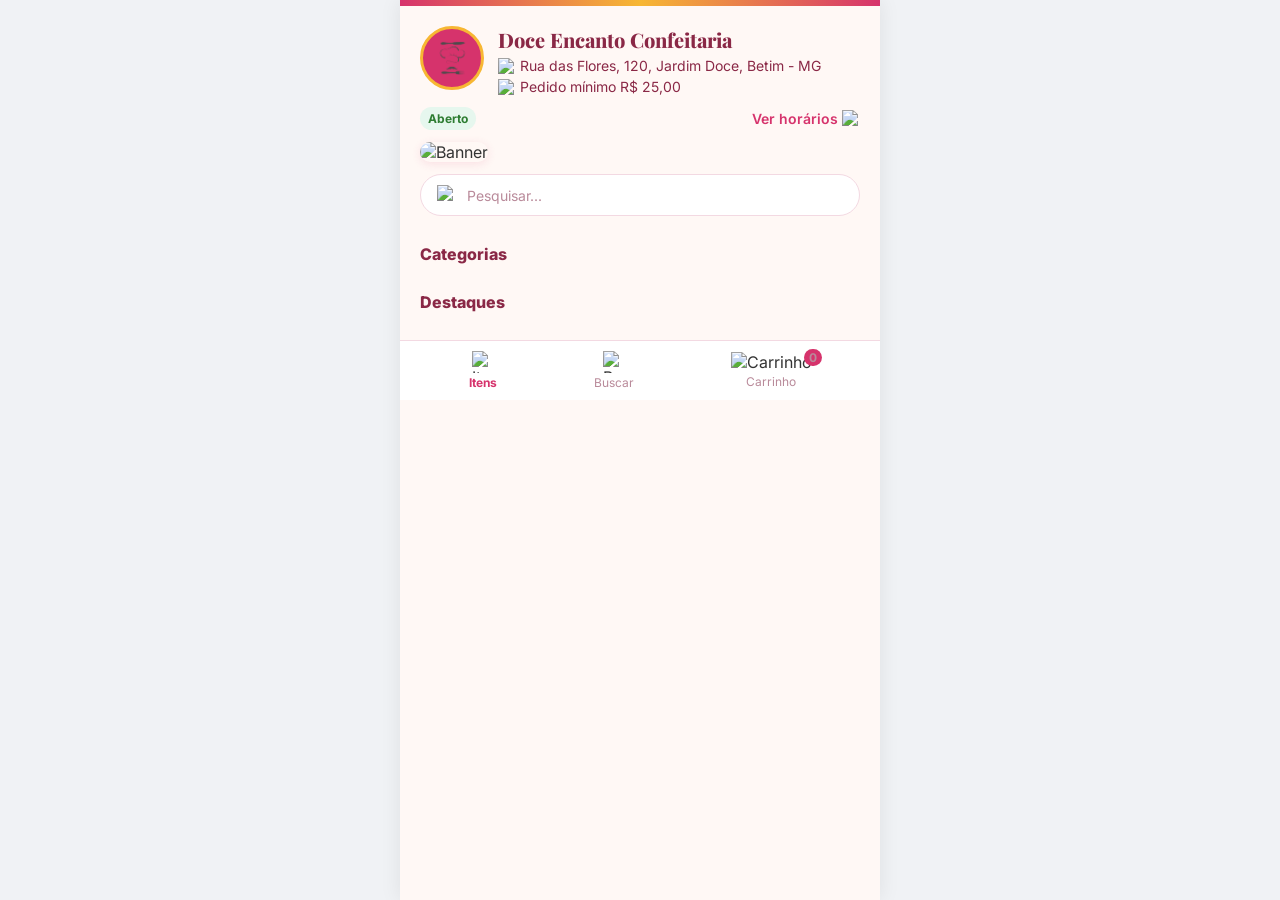
==== commit 2dc75b4c: "s" ====
--- a/index.html
+++ b/index.html
@@ -72,7 +72,7 @@
                     <img src="https://api.iconify.design/mdi/clipboard-text-outline.svg?color=%23b98a9a" alt="Carrinho">
                     <span id="contador-carrinho" class="badge-contador">0</span>
                 </div>
-                <span>Pedidos</span>
+                <span> Carrinho</span>
             </div>
         </div>
 
